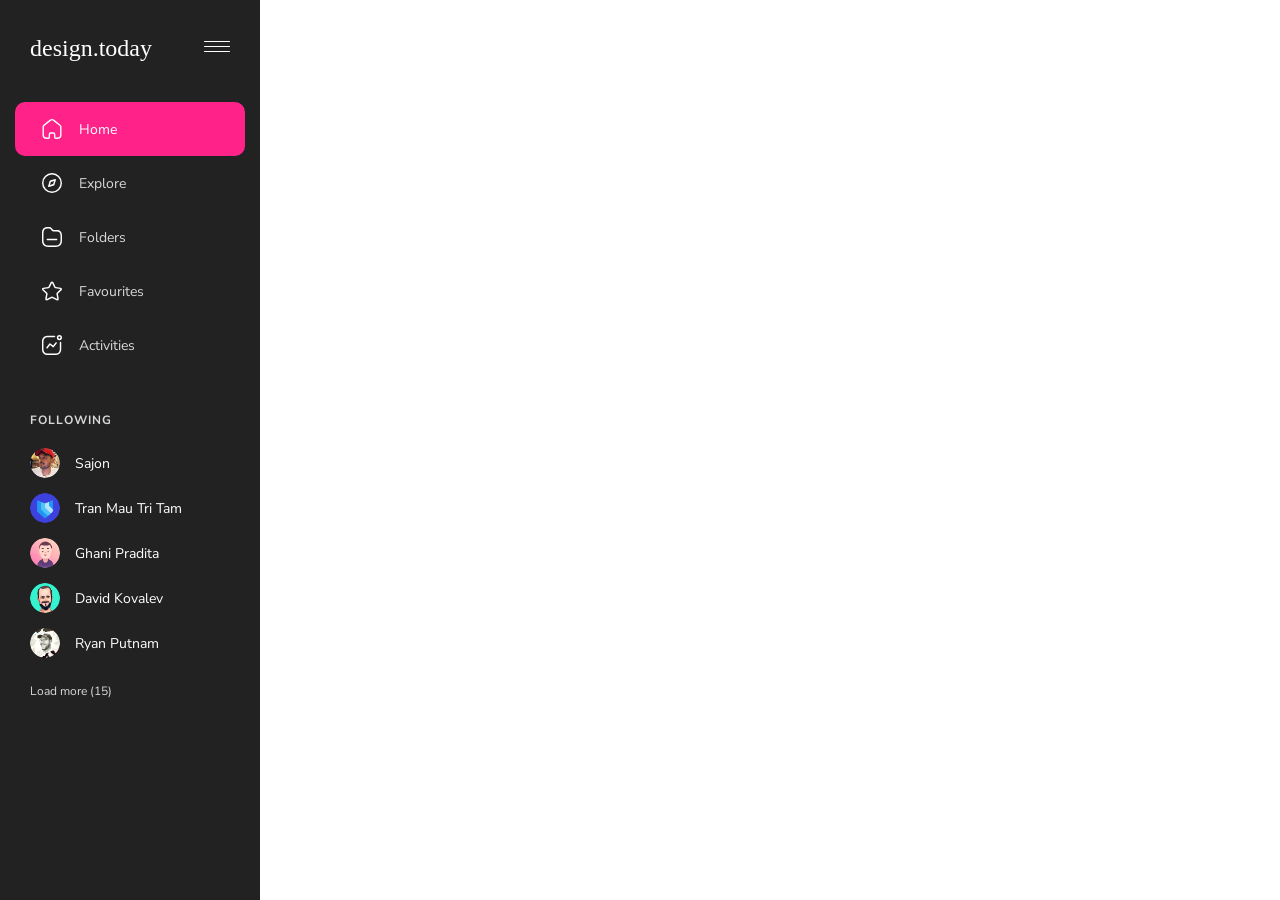
==== index.html @ be55c34a "add styles for aside bar" ====
<!doctype html>
<html lang="en">
  <head>
    <meta charset="UTF-8" />
    <meta name="viewport" content="width=device-width, initial-scale=1.0" />
    <meta
      name="description"
      content="Design.today - Discover top designers and creative inspirations."
    />
    <meta
      name="keywords"
      content="design, portfolio, UI, UX, web design, creative"
    />
    <meta property="og:title" content="Design.today - Creative Portfolio" />
    <meta
      property="og:description"
      content="Explore the best design works and creative projects."
    />
    <meta property="og:image" content="images/Rectangle1.png" />
    <meta property="og:url" content="https://www.design.today" />
    <meta property="og:type" content="website" />
    <title>Midterm</title>
    <link rel="preconnect" href="https://fonts.googleapis.com" />
    <link rel="preconnect" href="https://fonts.gstatic.com" crossorigin />
    <link
      href="https://fonts.googleapis.com/css2?family=Nunito+Sans:ital,opsz,wght@0,6..12,200..1000;1,6..12,200..1000&display=swap"
      rel="stylesheet"
    />
    <link rel="stylesheet" href="style.css" />
  </head>
  <body>
    <aside class="sidebar">
      <div class="sidebar-header">
        <img src="images/design.today.svg" alt="Design Today Logo" />
        <img src="images/menu_icon.svg" alt="Menu" class="menu-icon" />
      </div>
      <nav class="sidebar-nav">
        <a href="index.html" class="nav-item active">
          <img src="images/home_icon.svg" alt="Home" />
          <span>Home</span>
        </a>
        <a href="#" class="nav-item">
          <img src="images/explore_icon.svg" alt="Explore" />
          <span>Explore</span>
        </a>
        <a href="#" class="nav-item">
          <img src="images/folder_icon.svg" alt="Folders" />
          <span>Folders</span>
        </a>
        <a href="#" class="nav-item">
          <img src="images/favourites_icon.svg" alt="Favourites" />
          <span>Favourites</span>
        </a>
        <a href="#" class="nav-item">
          <img src="images/activities_icon.svg" alt="Activities" />
          <span>Activities</span>
        </a>
      </nav>
      <div class="sidebar-following">
        <h4>FOLLOWING</h4>
        <div class="following-list">
          <div class="following-item">
            <img src="images/following1.png" alt="Sajon" />
            <span>Sajon</span>
          </div>
          <div class="following-item">
            <img src="images/following2.png" alt="Tran Mau Tri Tam" />
            <span>Tran Mau Tri Tam</span>
          </div>
          <div class="following-item">
            <img src="images/following3.png" alt="Ghani Pradita" />
            <span>Ghani Pradita</span>
          </div>
          <div class="following-item">
            <img src="images/following4.png" alt="David Kovalev" />
            <span>David Kovalev</span>
          </div>
          <div class="following-item">
            <img src="images/following5.png" alt="Ryan Putnam" />
            <span>Ryan Putnam</span>
          </div>
        </div>
        <button class="load-more-btn">Load more (15)</button>
      </div>
    </aside>
  </body>
</html>
---- style.css ----
:root {
  --white: #ffffff;
  --pink: #ff2288;
  --bg-light: #f8f8f8;
  --dark-1: #111111;
  --dark-2: #222222;
  --gray-1: #f2f2f2;
  --gray-2: #d8d8d8;
  --gray-3: #fafafa;
}

* {
  margin: 0;
  padding: 0;
  box-sizing: border-box;
}

body {
  font-family: "Nunito Sans", sans-serif;
  display: flex;
  background-color: var(--white);
  color: var(--dark-2);
  min-height: 100vh;
}

a {
  text-decoration: none;
  color: inherit;
}

.sidebar {
  width: 260px;
  background-color: var(--dark-2);
  color: var(--white);
  display: flex;
  flex-direction: column;
  padding: 30px 0;
  flex-shrink: 0;
  position: fixed;
  top: 0;
  left: 0;
  height: 100vh;
  overflow-y: auto;
}

.sidebar::-webkit-scrollbar {
  display: none;
}

.sidebar-header {
  display: flex;
  justify-content: space-between;
  align-items: center;
  padding: 0 30px;
  margin-bottom: 40px;
}

.menu-icon {
  cursor: pointer;
}

.sidebar-nav {
  display: flex;
  flex-direction: column;
  margin-bottom: 40px;
}

.nav-item {
  display: flex;
  align-items: center;
  padding: 15px 25px;
  gap: 15px;
  font-size: 14px;
  transition: 0.3s;
  color: var(--gray-2);
  margin: 0 15px;
  border-radius: 10px;
}

.nav-item:hover,
.nav-item.active {
  background-color: var(--pink);
  color: var(--white);
}

.sidebar-following {
  padding: 0 30px;
}

.sidebar-following h4 {
  font-size: 12px;
  color: var(--gray-2);
  margin-bottom: 20px;
  letter-spacing: 1px;
}

.following-item {
  display: flex;
  align-items: center;
  gap: 15px;
  margin-bottom: 15px;
  font-size: 14px;
  cursor: pointer;
}

.following-item img {
  width: 30px;
  height: 30px;
  border-radius: 50%;
}

.load-more-btn {
  background: none;
  border: none;
  color: var(--gray-2);
  font-family: "Nunito Sans", sans-serif;
  cursor: pointer;
  font-size: 12px;
  margin-top: 10px;
  text-align: left;
}
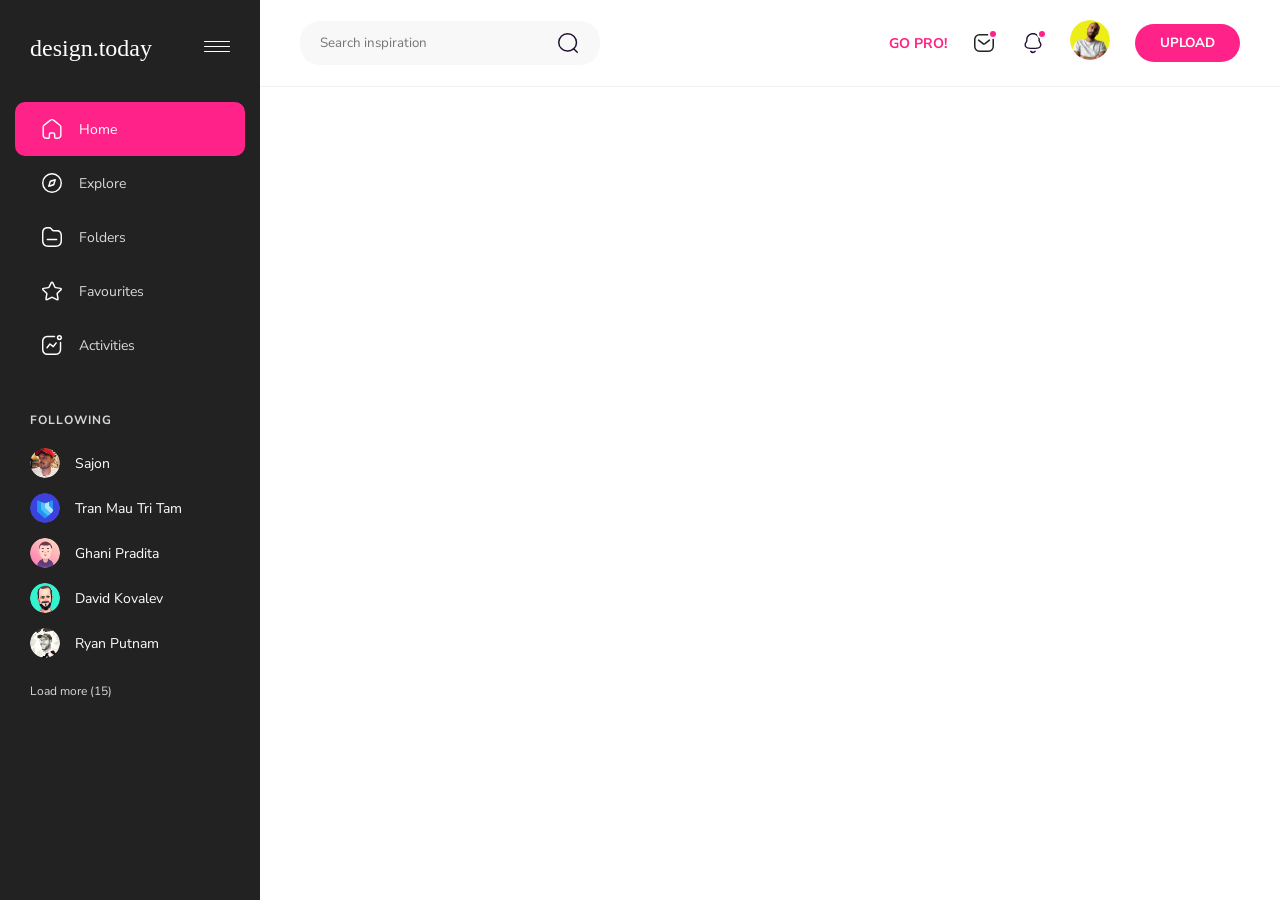
==== commit c669bbe3: "add styles for header and change its structure in the main page" ====
--- a/index.html
+++ b/index.html
@@ -83,5 +83,33 @@
         <button class="load-more-btn">Load more (15)</button>
       </div>
     </aside>
+
+    <main class="main-content">
+      <header class="top-header">
+        <div class="search-bar">
+          <input type="text" placeholder="Search inspiration" />
+          <img src="images/search_icon.svg" alt="Search" />
+        </div>
+        <div class="header-actions">
+          <span class="go-pro">GO PRO!</span>
+          <div class="icon-badge-wrapper">
+            <img src="images/mail_icon.svg" alt="Mail" />
+            <span class="pink-dot"></span>
+          </div>
+          <div class="icon-badge-wrapper">
+            <img src="images/notification_icon.svg" alt="Notifications" />
+            <span class="pink-dot"></span>
+          </div>
+          <a href="profile.html" class="profile-link">
+            <img
+              src="images/profile_photo.png"
+              alt="Profile"
+              class="profile-photo"
+            />
+          </a>
+          <button class="upload-btn">UPLOAD</button>
+        </div>
+      </header>
+    </main>
   </body>
 </html>
--- a/style.css
+++ b/style.css
@@ -119,3 +119,102 @@
   margin-top: 10px;
   text-align: left;
 }
+
+.main-content {
+  flex-grow: 1;
+  display: flex;
+  flex-direction: column;
+  overflow-x: hidden;
+  margin-left: 260px;
+}
+
+.top-header {
+  display: flex;
+  justify-content: space-between;
+  align-items: center;
+  padding: 20px 40px;
+  border-bottom: 1px solid var(--gray-1);
+}
+
+.search-bar {
+  display: flex;
+  align-items: center;
+  background-color: var(--bg-light);
+  border-radius: 20px;
+  padding: 10px 20px;
+  width: 300px;
+}
+
+.search-bar input {
+  border: none;
+  background: none;
+  outline: none;
+  font-family: "Nunito Sans", sans-serif;
+  flex-grow: 1;
+}
+
+.header-actions {
+  display: flex;
+  align-items: center;
+  gap: 25px;
+}
+
+.go-pro {
+  color: var(--pink);
+  font-weight: 700;
+  font-size: 14px;
+  cursor: pointer;
+}
+
+.profile-photo {
+  width: 40px;
+  height: 40px;
+  border-radius: 50%;
+  cursor: pointer;
+}
+
+.upload-btn {
+  background-color: var(--pink);
+  color: var(--white);
+  border: none;
+  padding: 10px 25px;
+  border-radius: 20px;
+  font-family: "Nunito Sans", sans-serif;
+  font-weight: 700;
+  cursor: pointer;
+}
+
+.icon-badge-wrapper {
+  position: relative;
+  display: flex;
+  align-items: center;
+  justify-content: center;
+  cursor: pointer;
+}
+
+.pink-dot {
+  position: absolute;
+  top: -2px;
+  right: -2px;
+  width: 10px;
+  height: 10px;
+  background-color: var(--pink);
+  border-radius: 50%;
+  border: 2px solid var(--white);
+}
+
+.vector-profile {
+  width: 42px;
+  height: 42px;
+  border-radius: 50%;
+  border: 2px solid var(--gray-2);
+  display: flex;
+  align-items: center;
+  justify-content: center;
+  cursor: pointer;
+}
+
+.vector-profile img {
+  width: 18px;
+  height: 18px;
+}
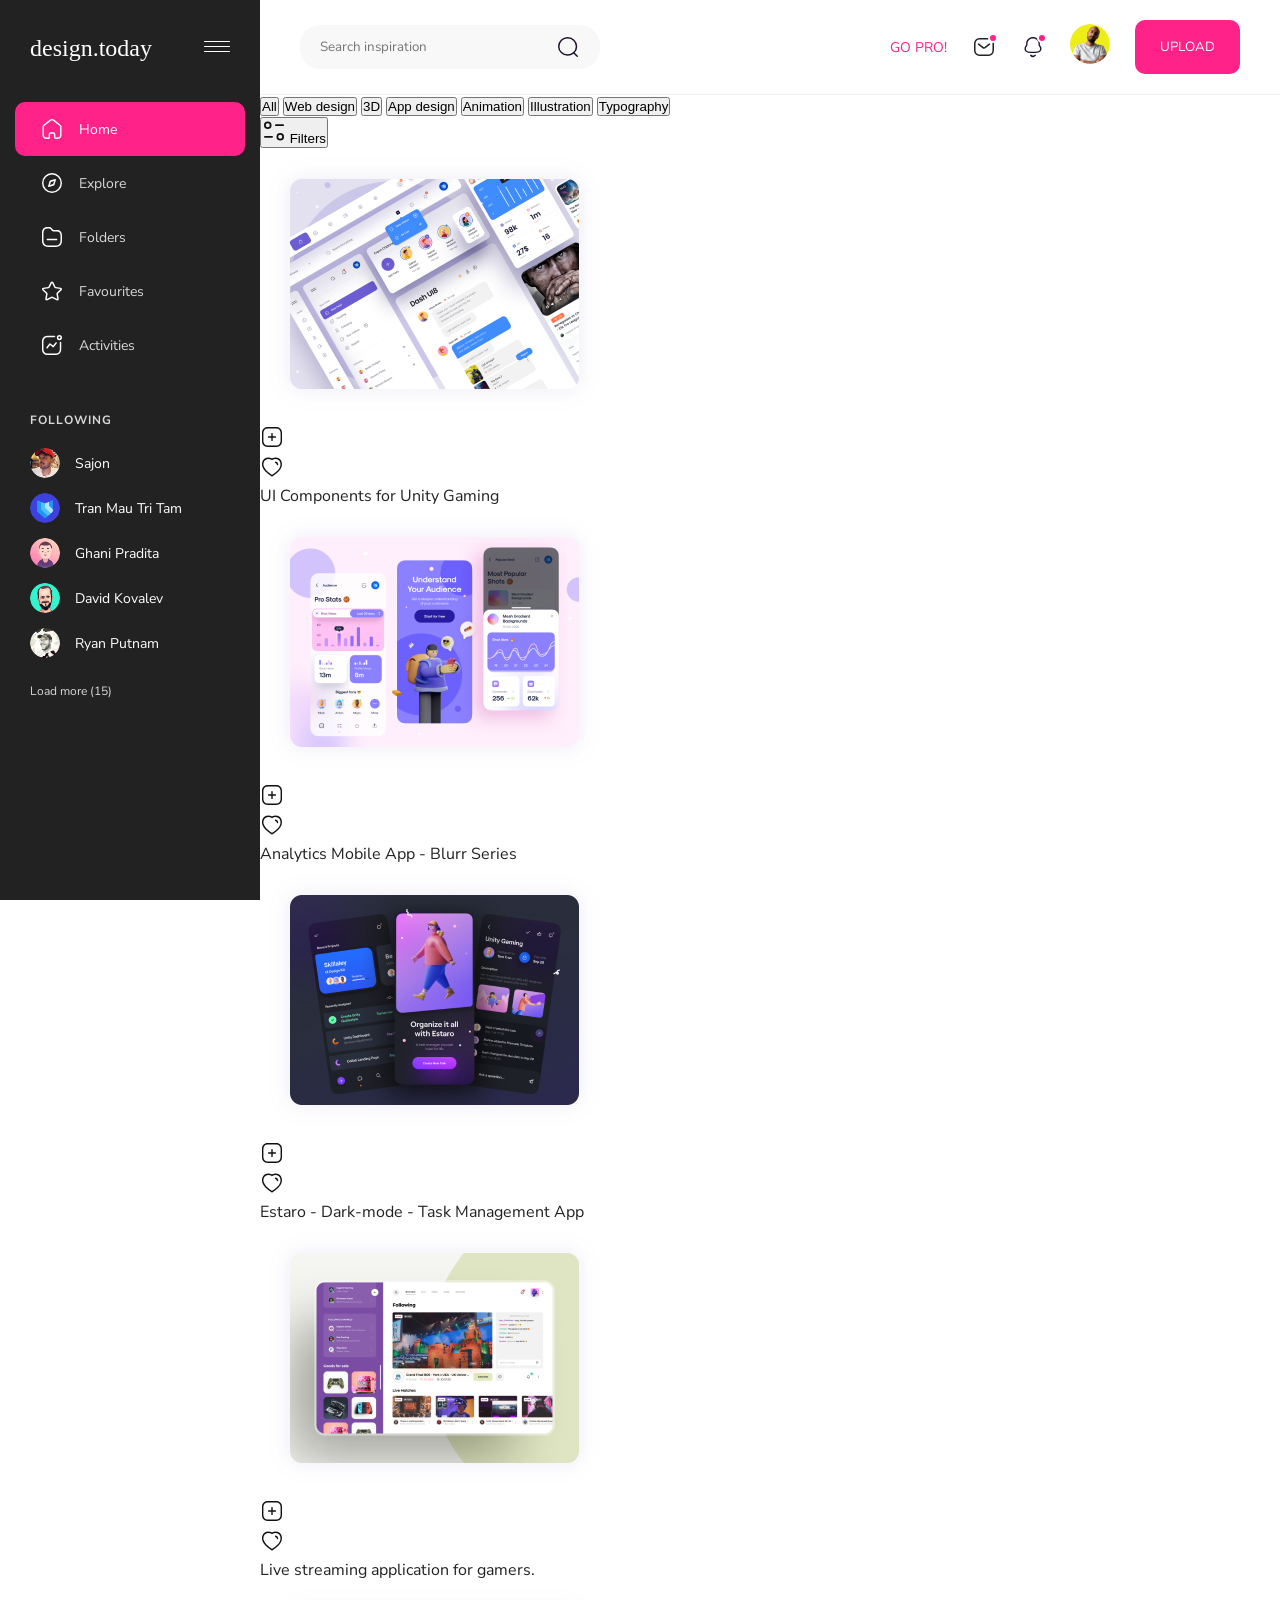
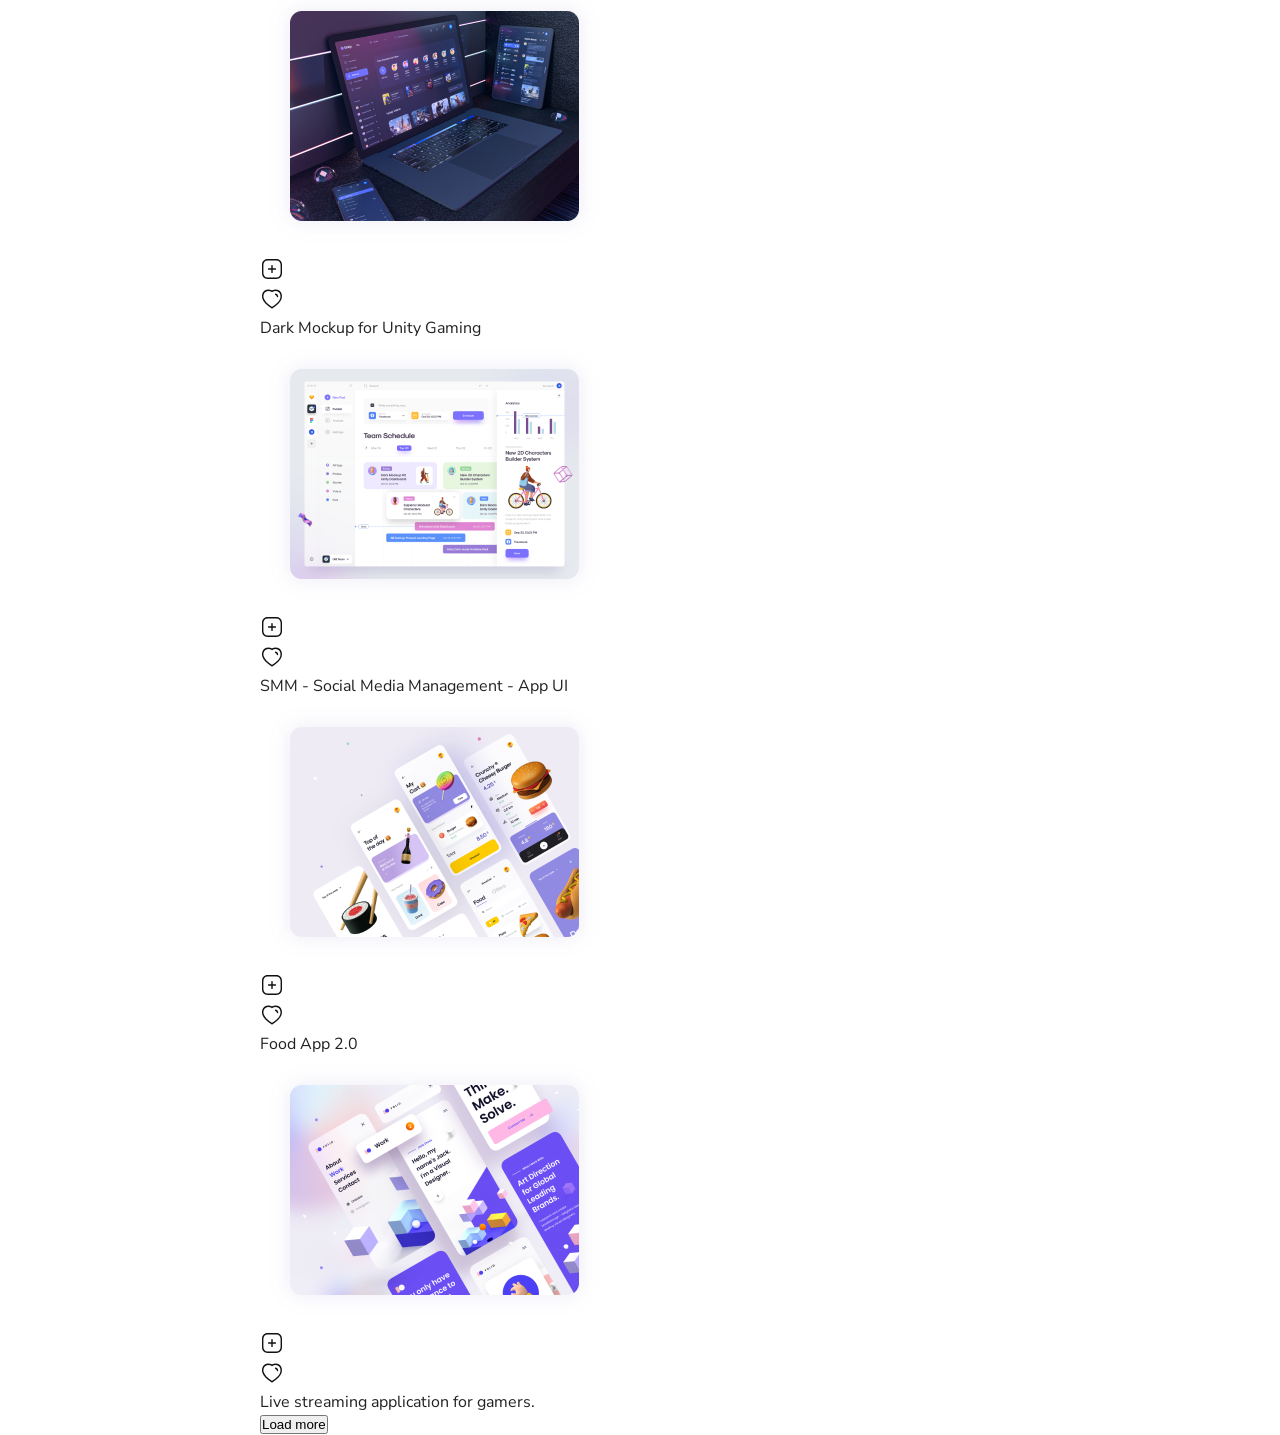
==== commit 6fa4cc7b: "add gallary section" ====
--- a/index.html
+++ b/index.html
@@ -110,6 +110,166 @@
           <button class="upload-btn">UPLOAD</button>
         </div>
       </header>
+
+      <section class="gallery-section">
+        <div class="filters-container">
+          <div class="category-tabs">
+            <button class="tab active-tab">All</button>
+            <button class="tab">Web design</button>
+            <button class="tab">3D</button>
+            <button class="tab">App design</button>
+            <button class="tab">Animation</button>
+            <button class="tab">Illustration</button>
+            <button class="tab">Typography</button>
+          </div>
+          <button class="filter-btn">
+            <img src="images/filter_icon.svg" alt="Filter" /> Filters
+          </button>
+        </div>
+
+        <div class="grid-container">
+          <div class="card">
+            <div class="card-image-wrapper">
+              <img
+                src="images/Rectangle1.png"
+                alt="UI Components"
+                class="card-img"
+              />
+              <div class="card-hover-actions">
+                <div class="hover-icon">
+                  <img src="images/adding_icon.svg" alt="Add" />
+                </div>
+                <div class="hover-icon">
+                  <img src="images/heart_icon.svg" alt="Like" />
+                </div>
+              </div>
+            </div>
+            <p class="card-title">UI Components for Unity Gaming</p>
+          </div>
+          <div class="card">
+            <div class="card-image-wrapper">
+              <img
+                src="images/Rectangle2.png"
+                alt="Analytics App"
+                class="card-img"
+              />
+              <div class="card-hover-actions">
+                <div class="hover-icon">
+                  <img src="images/adding_icon.svg" alt="Add" />
+                </div>
+                <div class="hover-icon">
+                  <img src="images/heart_icon.svg" alt="Like" />
+                </div>
+              </div>
+            </div>
+            <p class="card-title">Analytics Mobile App - Blurr Series</p>
+          </div>
+          <div class="card">
+            <div class="card-image-wrapper">
+              <img src="images/Rectangle3.png" alt="Estaro" class="card-img" />
+              <div class="card-hover-actions">
+                <div class="hover-icon">
+                  <img src="images/adding_icon.svg" alt="Add" />
+                </div>
+                <div class="hover-icon">
+                  <img src="images/heart_icon.svg" alt="Like" />
+                </div>
+              </div>
+            </div>
+            <p class="card-title">Estaro - Dark-mode - Task Management App</p>
+          </div>
+          <div class="card">
+            <div class="card-image-wrapper">
+              <img
+                src="images/Rectangle4.png"
+                alt="Live Streaming"
+                class="card-img"
+              />
+              <div class="card-hover-actions">
+                <div class="hover-icon">
+                  <img src="images/adding_icon.svg" alt="Add" />
+                </div>
+                <div class="hover-icon">
+                  <img src="images/heart_icon.svg" alt="Like" />
+                </div>
+              </div>
+            </div>
+            <p class="card-title">Live streaming application for gamers.</p>
+          </div>
+          <div class="card">
+            <div class="card-image-wrapper">
+              <img
+                src="images/Rectangle5.png"
+                alt="Dark Mockup"
+                class="card-img"
+              />
+              <div class="card-hover-actions">
+                <div class="hover-icon">
+                  <img src="images/adding_icon.svg" alt="Add" />
+                </div>
+                <div class="hover-icon">
+                  <img src="images/heart_icon.svg" alt="Like" />
+                </div>
+              </div>
+            </div>
+            <p class="card-title">Dark Mockup for Unity Gaming</p>
+          </div>
+          <div class="card">
+            <div class="card-image-wrapper">
+              <img src="images/Rectangle6.png" alt="SMM" class="card-img" />
+              <div class="card-hover-actions">
+                <div class="hover-icon">
+                  <img src="images/adding_icon.svg" alt="Add" />
+                </div>
+                <div class="hover-icon">
+                  <img src="images/heart_icon.svg" alt="Like" />
+                </div>
+              </div>
+            </div>
+            <p class="card-title">SMM - Social Media Management - App UI</p>
+          </div>
+          <div class="card">
+            <div class="card-image-wrapper">
+              <img
+                src="images/Rectangle7.png"
+                alt="Food App"
+                class="card-img"
+              />
+              <div class="card-hover-actions">
+                <div class="hover-icon">
+                  <img src="images/adding_icon.svg" alt="Add" />
+                </div>
+                <div class="hover-icon">
+                  <img src="images/heart_icon.svg" alt="Like" />
+                </div>
+              </div>
+            </div>
+            <p class="card-title">Food App 2.0</p>
+          </div>
+          <div class="card">
+            <div class="card-image-wrapper">
+              <img
+                src="images/Rectangle8.png"
+                alt="Live Streaming"
+                class="card-img"
+              />
+              <div class="card-hover-actions">
+                <div class="hover-icon">
+                  <img src="images/adding_icon.svg" alt="Add" />
+                </div>
+                <div class="hover-icon">
+                  <img src="images/heart_icon.svg" alt="Like" />
+                </div>
+              </div>
+            </div>
+            <p class="card-title">Live streaming application for gamers.</p>
+          </div>
+        </div>
+
+        <div class="load-more-center">
+          <button class="main-load-btn">Load more</button>
+        </div>
+      </section>
     </main>
   </body>
 </html>
--- a/style.css
+++ b/style.css
@@ -161,7 +161,7 @@
 
 .go-pro {
   color: var(--pink);
-  font-weight: 700;
+  font-weight: 400;
   font-size: 14px;
   cursor: pointer;
 }
@@ -177,10 +177,10 @@
   background-color: var(--pink);
   color: var(--white);
   border: none;
-  padding: 10px 25px;
-  border-radius: 20px;
-  font-family: "Nunito Sans", sans-serif;
-  font-weight: 700;
+  padding: 18px 25px;
+  border-radius: 10px;
+  font-family: "Nunito Sans", sans-serif;
+  font-weight: 400;
   cursor: pointer;
 }
 
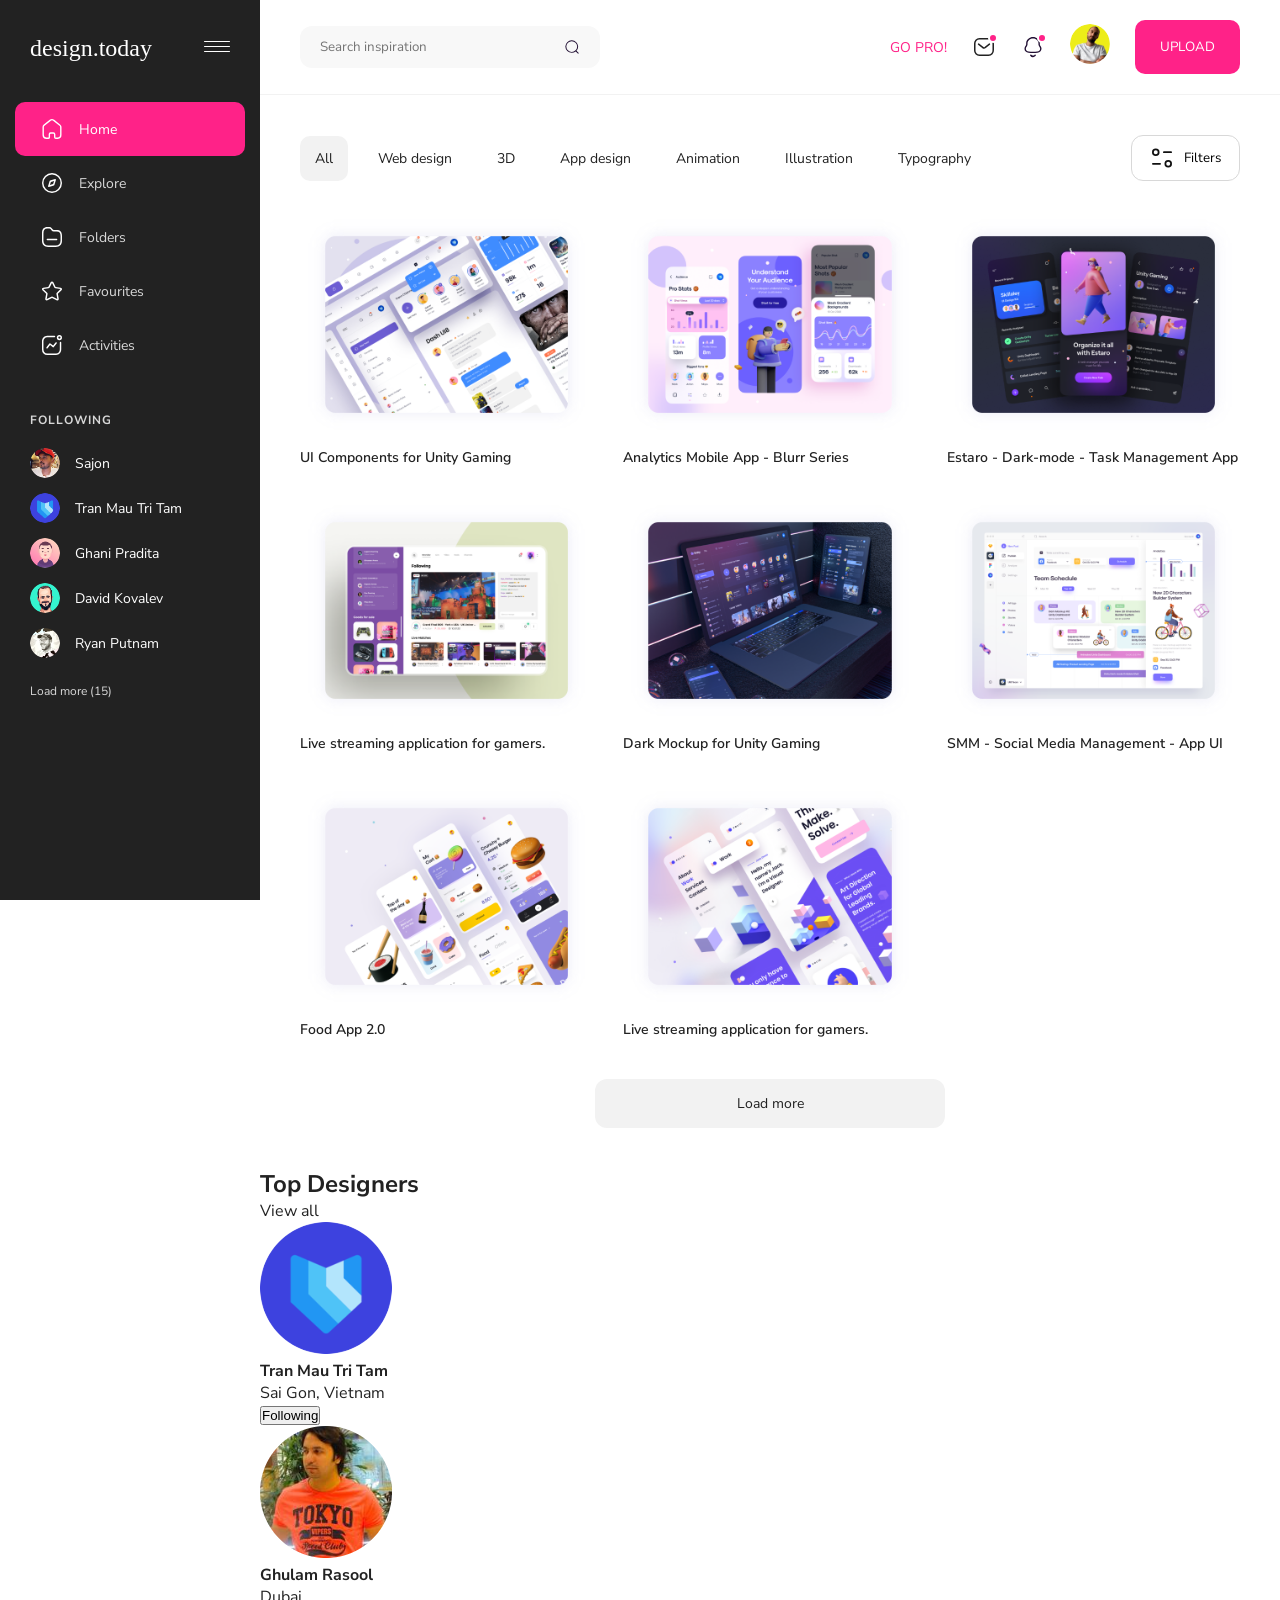
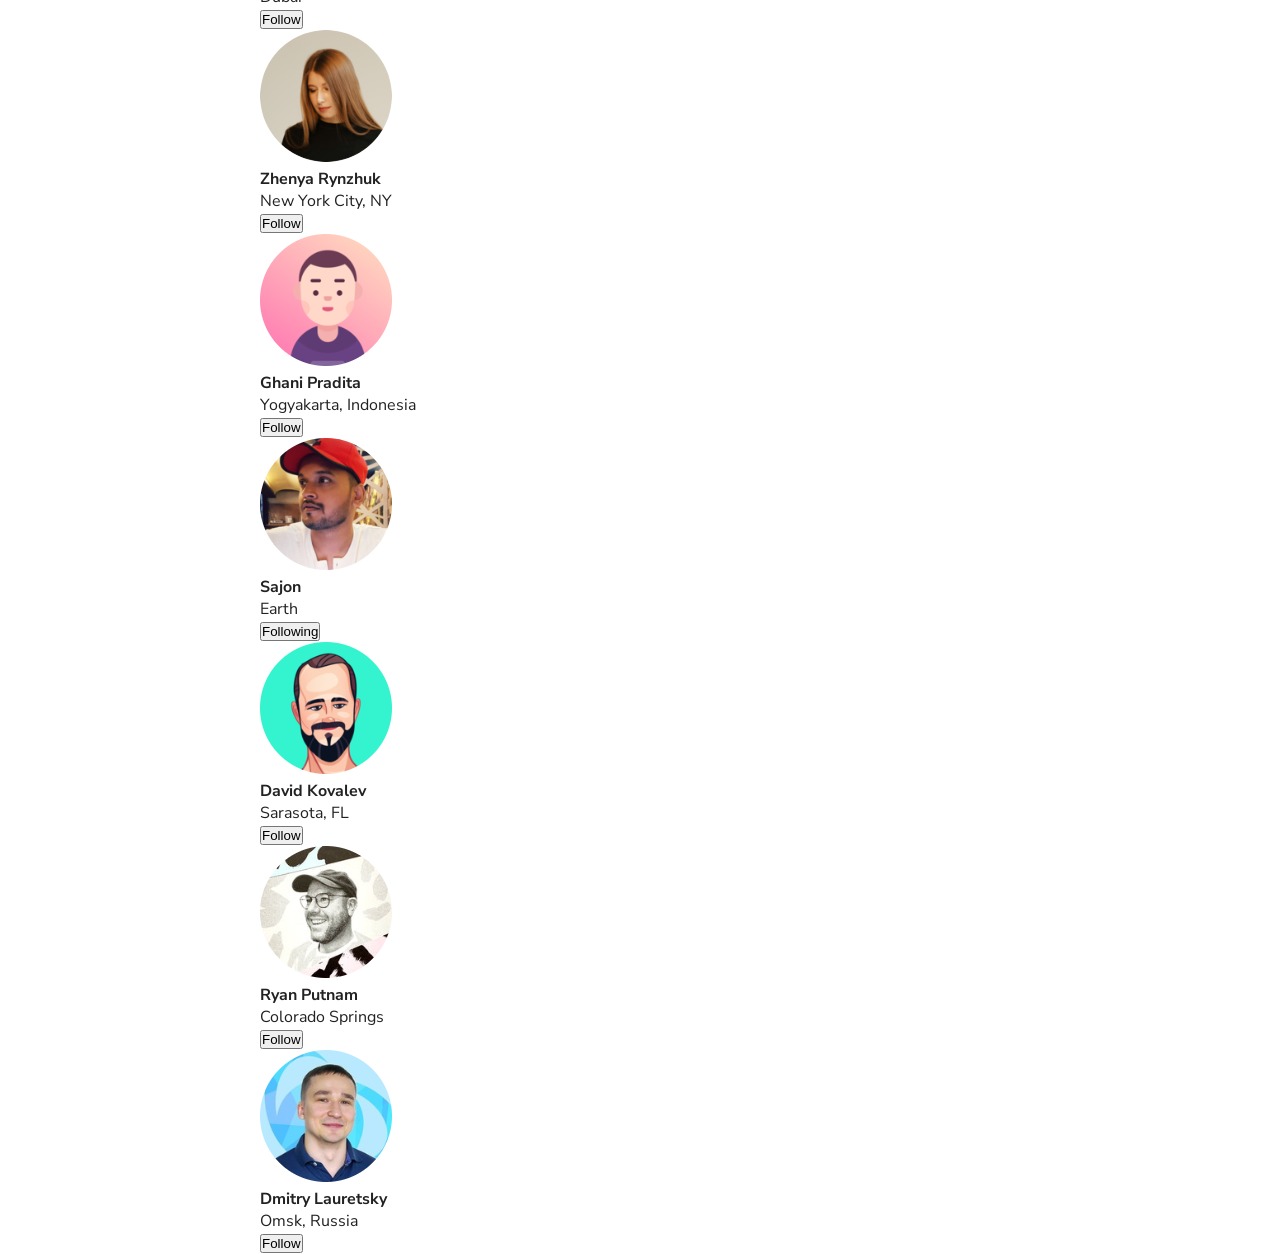
==== commit 6a112824: "add section of top designers" ====
--- a/index.html
+++ b/index.html
@@ -270,6 +270,63 @@
           <button class="main-load-btn">Load more</button>
         </div>
       </section>
+
+      <section class="top-designers-section">
+        <div class="top-designers-header">
+          <h2>Top Designers</h2>
+          <a href="#">View all</a>
+        </div>
+        <div class="designers-list">
+          <div class="designer-card">
+            <img src="images/top_designer1.png" alt="Tran" />
+            <h4>Tran Mau Tri Tam</h4>
+            <p>Sai Gon, Vietnam</p>
+            <button class="follow-btn following-state">Following</button>
+          </div>
+          <div class="designer-card">
+            <img src="images/top_designer2.png" alt="Ghulam" />
+            <h4>Ghulam Rasool</h4>
+            <p>Dubai</p>
+            <button class="follow-btn">Follow</button>
+          </div>
+          <div class="designer-card">
+            <img src="images/top_designer3.png" alt="Zhenya" />
+            <h4>Zhenya Rynzhuk</h4>
+            <p>New York City, NY</p>
+            <button class="follow-btn">Follow</button>
+          </div>
+          <div class="designer-card">
+            <img src="images/top_designer4.png" alt="Ghani" />
+            <h4>Ghani Pradita</h4>
+            <p>Yogyakarta, Indonesia</p>
+            <button class="follow-btn">Follow</button>
+          </div>
+          <div class="designer-card">
+            <img src="images/top_designer5.png" alt="Sajon" />
+            <h4>Sajon</h4>
+            <p>Earth</p>
+            <button class="follow-btn following-state">Following</button>
+          </div>
+          <div class="designer-card">
+            <img src="images/top_designer6.png" alt="David" />
+            <h4>David Kovalev</h4>
+            <p>Sarasota, FL</p>
+            <button class="follow-btn">Follow</button>
+          </div>
+          <div class="designer-card">
+            <img src="images/top_designer7.png" alt="Ryan" />
+            <h4>Ryan Putnam</h4>
+            <p>Colorado Springs</p>
+            <button class="follow-btn">Follow</button>
+          </div>
+          <div class="designer-card">
+            <img src="images/top_designer8.png" alt="Dmitry" />
+            <h4>Dmitry Lauretsky</h4>
+            <p>Omsk, Russia</p>
+            <button class="follow-btn">Follow</button>
+          </div>
+        </div>
+      </section>
     </main>
   </body>
 </html>
--- a/style.css
+++ b/style.css
@@ -140,9 +140,13 @@
   display: flex;
   align-items: center;
   background-color: var(--bg-light);
-  border-radius: 20px;
-  padding: 10px 20px;
+  border-radius: 12px;
+  padding: 12px 20px;
   width: 300px;
+  img {
+    width: 16px;
+    height: 16px;
+  }
 }
 
 .search-bar input {
@@ -218,3 +222,128 @@
   width: 18px;
   height: 18px;
 }
+
+.gallery-section {
+  padding: 40px;
+}
+
+.filters-container {
+  display: flex;
+  justify-content: space-between;
+  align-items: center;
+  margin-bottom: 30px;
+}
+
+.category-tabs {
+  display: flex;
+  gap: 15px;
+}
+
+.tab {
+  background: none;
+  border: none;
+  font-family: "Nunito Sans", sans-serif;
+  font-size: 14px;
+  color: var(--dark-2);
+  cursor: pointer;
+  padding: 13px 15px;
+  border-radius: 10px;
+  transition: 0.3s;
+}
+
+.tab.active-tab,
+.tab:hover {
+  background-color: var(--gray-1);
+}
+
+.filter-btn {
+  display: flex;
+  align-items: center;
+  gap: 10px;
+  background: none;
+  border: 1px solid var(--gray-2);
+  padding: 10px 18px;
+  border-radius: 12px;
+  cursor: pointer;
+  font-family: "Nunito Sans", sans-serif;
+}
+
+.grid-container {
+  display: grid;
+  grid-template-columns: repeat(auto-fill, minmax(280px, 1fr));
+  gap: 30px;
+}
+
+.card {
+  cursor: pointer;
+}
+
+.card-image-wrapper {
+  position: relative;
+  border-radius: 15px;
+  overflow: hidden;
+  margin-bottom: 10px;
+}
+
+.card-img {
+  width: 100%;
+  display: block;
+  border-radius: 15px;
+  transition: transform 0.3s ease;
+}
+
+.card-hover-actions {
+  position: absolute;
+  top: 15px;
+  left: 15px;
+  display: flex;
+  flex-direction: column;
+  gap: 10px;
+  opacity: 0;
+  transition: opacity 0.3s ease;
+}
+
+.hover-icon {
+  background-color: rgba(255, 255, 255, 0.9);
+  width: 36px;
+  height: 36px;
+  border-radius: 12px;
+  display: flex;
+  align-items: center;
+  justify-content: center;
+  box-shadow: 0 2px 10px rgba(0, 0, 0, 0.05);
+}
+
+.card-image-wrapper:hover .card-hover-actions {
+  opacity: 1;
+}
+
+.card-title {
+  font-size: 14px;
+  font-weight: 600;
+}
+
+.load-more-center {
+  display: flex;
+  justify-content: center;
+  margin-top: 40px;
+}
+
+.main-load-btn {
+  background-color: var(--gray-1);
+  color: var(--dark-2);
+  border: none;
+  padding: 15px 0;
+  width: 100%;
+  max-width: 350px;
+  border-radius: 12px;
+  font-family: "Nunito Sans", sans-serif;
+  font-weight: 400;
+  font-size: 14px;
+  cursor: pointer;
+  transition: 0.3s;
+}
+
+.main-load-btn:hover {
+  background-color: var(--gray-2);
+}
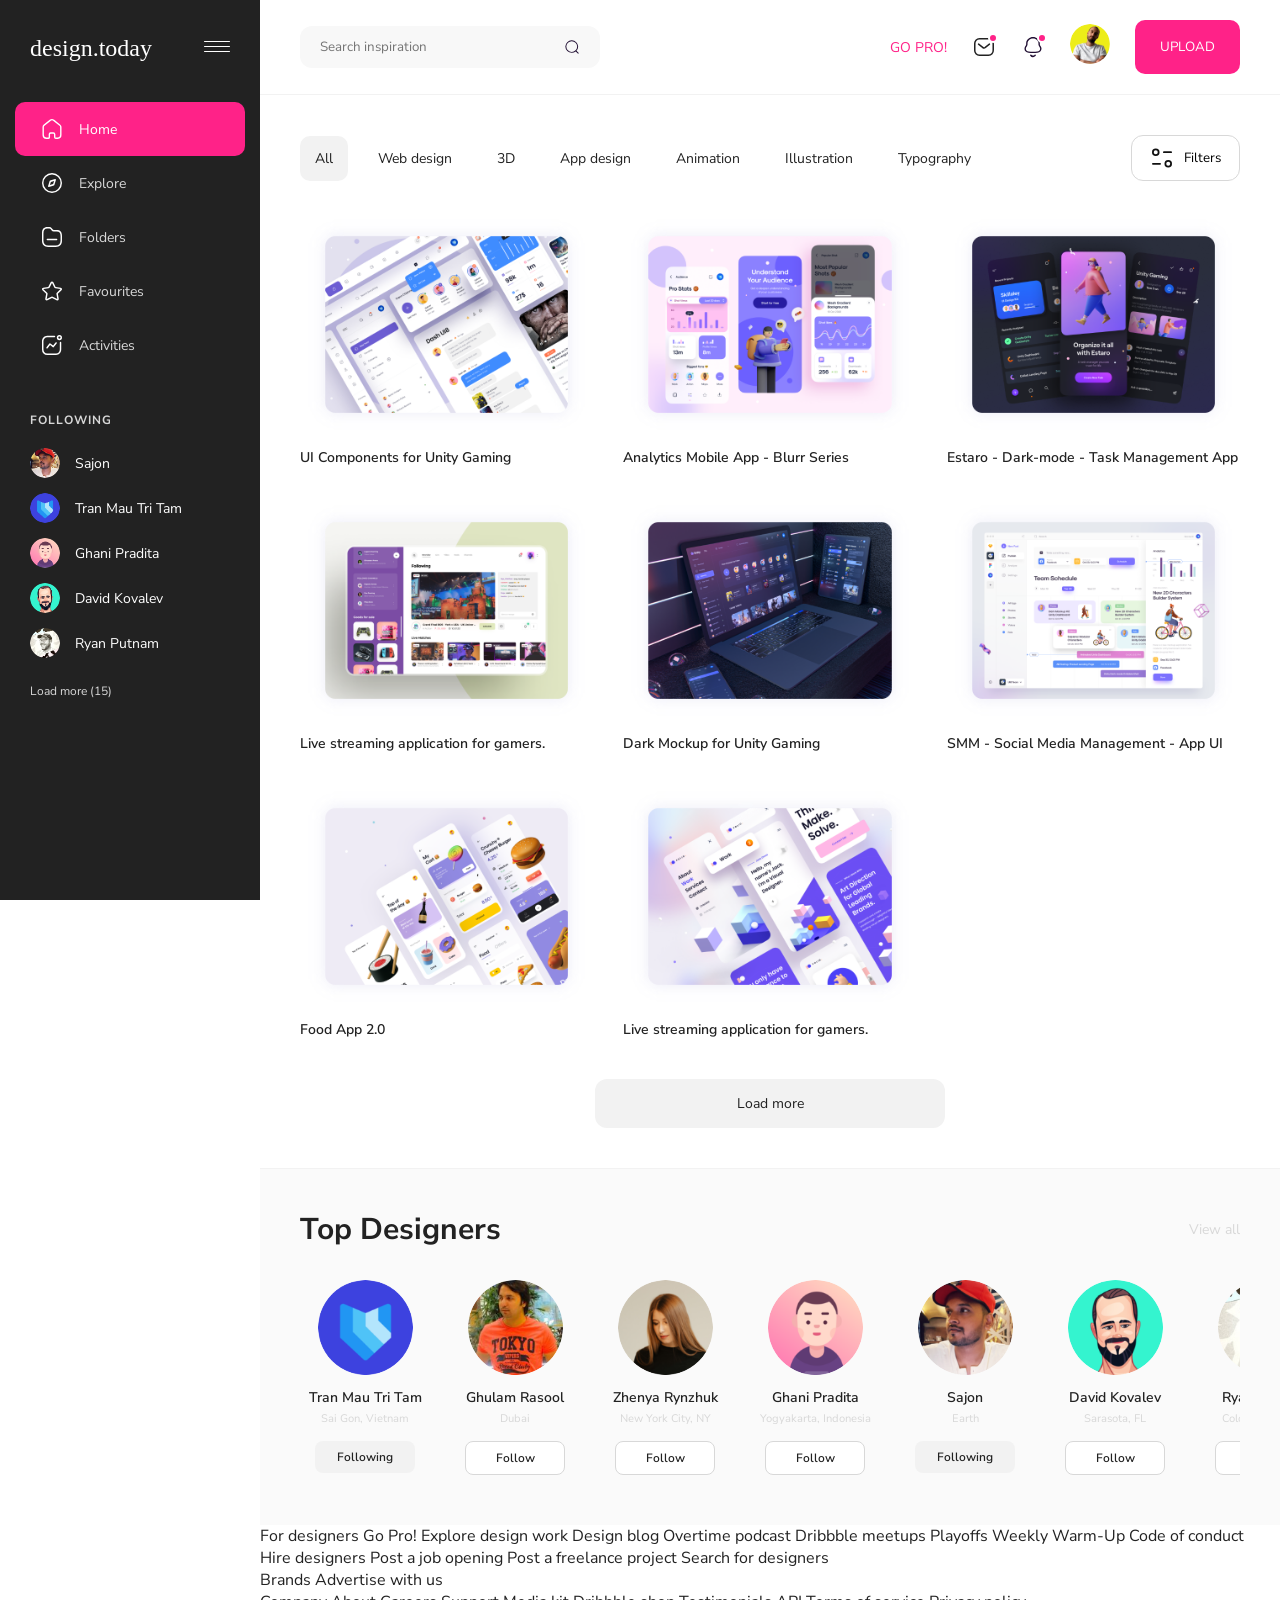
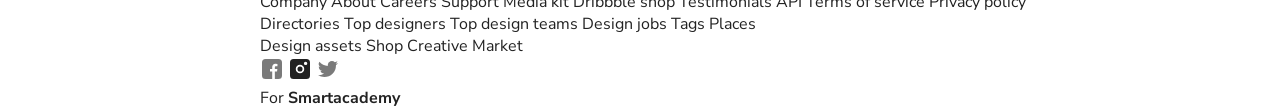
==== commit d591305e: "add footer" ====
--- a/index.html
+++ b/index.html
@@ -327,6 +327,62 @@
           </div>
         </div>
       </section>
+
+      <footer class="footer">
+        <div class="footer-links">
+          <div class="footer-col">
+            <a href="#">For designers</a>
+            <a href="#">Go Pro!</a>
+            <a href="#">Explore design work</a>
+            <a href="#">Design blog</a>
+            <a href="#">Overtime podcast</a>
+            <a href="#">Dribbble meetups</a>
+            <a href="#">Playoffs</a>
+            <a href="#">Weekly Warm-Up</a>
+            <a href="#">Code of conduct</a>
+          </div>
+          <div class="footer-col">
+            <a href="#">Hire designers</a>
+            <a href="#">Post a job opening</a>
+            <a href="#">Post a freelance project</a>
+            <a href="#">Search for designers</a>
+            <br />
+            <a href="#">Brands</a>
+            <a href="#">Advertise with us</a>
+          </div>
+          <div class="footer-col">
+            <a href="#">Company</a>
+            <a href="#">About</a>
+            <a href="#">Careers</a>
+            <a href="#">Support</a>
+            <a href="#">Media kit</a>
+            <a href="#">Dribbble shop</a>
+            <a href="#">Testimonials</a>
+            <a href="#">API</a>
+            <a href="#">Terms of service</a>
+            <a href="#">Privacy policy</a>
+          </div>
+          <div class="footer-col">
+            <a href="#">Directories</a>
+            <a href="#">Top designers</a>
+            <a href="#">Top design teams</a>
+            <a href="#">Design jobs</a>
+            <a href="#">Tags</a>
+            <a href="#">Places</a>
+            <br />
+            <a href="#">Design assets</a>
+            <a href="#">Shop Creative Market</a>
+          </div>
+        </div>
+        <div class="footer-bottom">
+          <div class="social-icons">
+            <img src="images/facebook_icon.svg" alt="Facebook" />
+            <img src="images/instagram_icon.svg" alt="Instagram" />
+            <img src="images/twitter_icon.svg" alt="Twitter" />
+          </div>
+          <div class="footer-logo">For <strong>Smartacademy</strong></div>
+        </div>
+      </footer>
     </main>
   </body>
 </html>
--- a/style.css
+++ b/style.css
@@ -347,3 +347,107 @@
 .main-load-btn:hover {
   background-color: var(--gray-2);
 }
+
+.top-designers-section {
+  padding: 40px;
+  border-top: 1px solid var(--gray-1);
+  background-color: var(--gray-3);
+}
+
+.top-designers-header {
+  display: flex;
+  justify-content: space-between;
+  align-items: center;
+  margin-bottom: 30px;
+}
+
+.top-designers-header h2 {
+  font-size: 30px;
+  font-weight: 700;
+  color: var(--dark-2);
+}
+
+.top-designers-header a {
+  color: var(--gray-2);
+  font-size: 14px;
+  font-weight: 400;
+  transition: 0.3s;
+}
+
+.top-designers-header a:hover {
+  color: var(--dark-2);
+}
+
+.designers-list {
+  display: flex;
+  justify-content: space-between;
+  gap: 20px;
+  overflow-x: auto;
+  padding-bottom: 10px;
+}
+
+.designers-list::-webkit-scrollbar {
+  display: none;
+}
+
+.designer-card {
+  background: none;
+  padding: 0;
+  text-align: center;
+  min-width: 130px;
+  flex: 1;
+  display: flex;
+  flex-direction: column;
+  align-items: center;
+}
+
+.designer-card img {
+  width: 95px;
+  height: 95px;
+  border-radius: 50%;
+  object-fit: cover;
+  margin-bottom: 14px;
+}
+
+.designer-card h4 {
+  font-size: 14px;
+  font-weight: 600;
+  margin-bottom: 4px;
+  line-height: 1.3;
+  color: var(--dark-2);
+}
+
+.designer-card p {
+  font-size: 11px;
+  color: var(--gray-2);
+  margin-bottom: 15px;
+}
+
+.follow-btn {
+  background-color: var(--white);
+  border: 1px solid var(--gray-2);
+  padding: 8px 0;
+  width: 100%;
+  max-width: 100px;
+  border-radius: 8px;
+  font-family: "Nunito Sans", sans-serif;
+  font-size: 12px;
+  font-weight: 600;
+  color: var(--dark-2);
+  cursor: pointer;
+  transition: 0.3s;
+}
+
+.follow-btn:hover {
+  border-color: var(--dark-2);
+}
+
+.following-state {
+  background-color: var(--gray-1);
+  border: none;
+  color: var(--dark-2);
+}
+
+.following-state:hover {
+  background-color: var(--gray-2);
+}
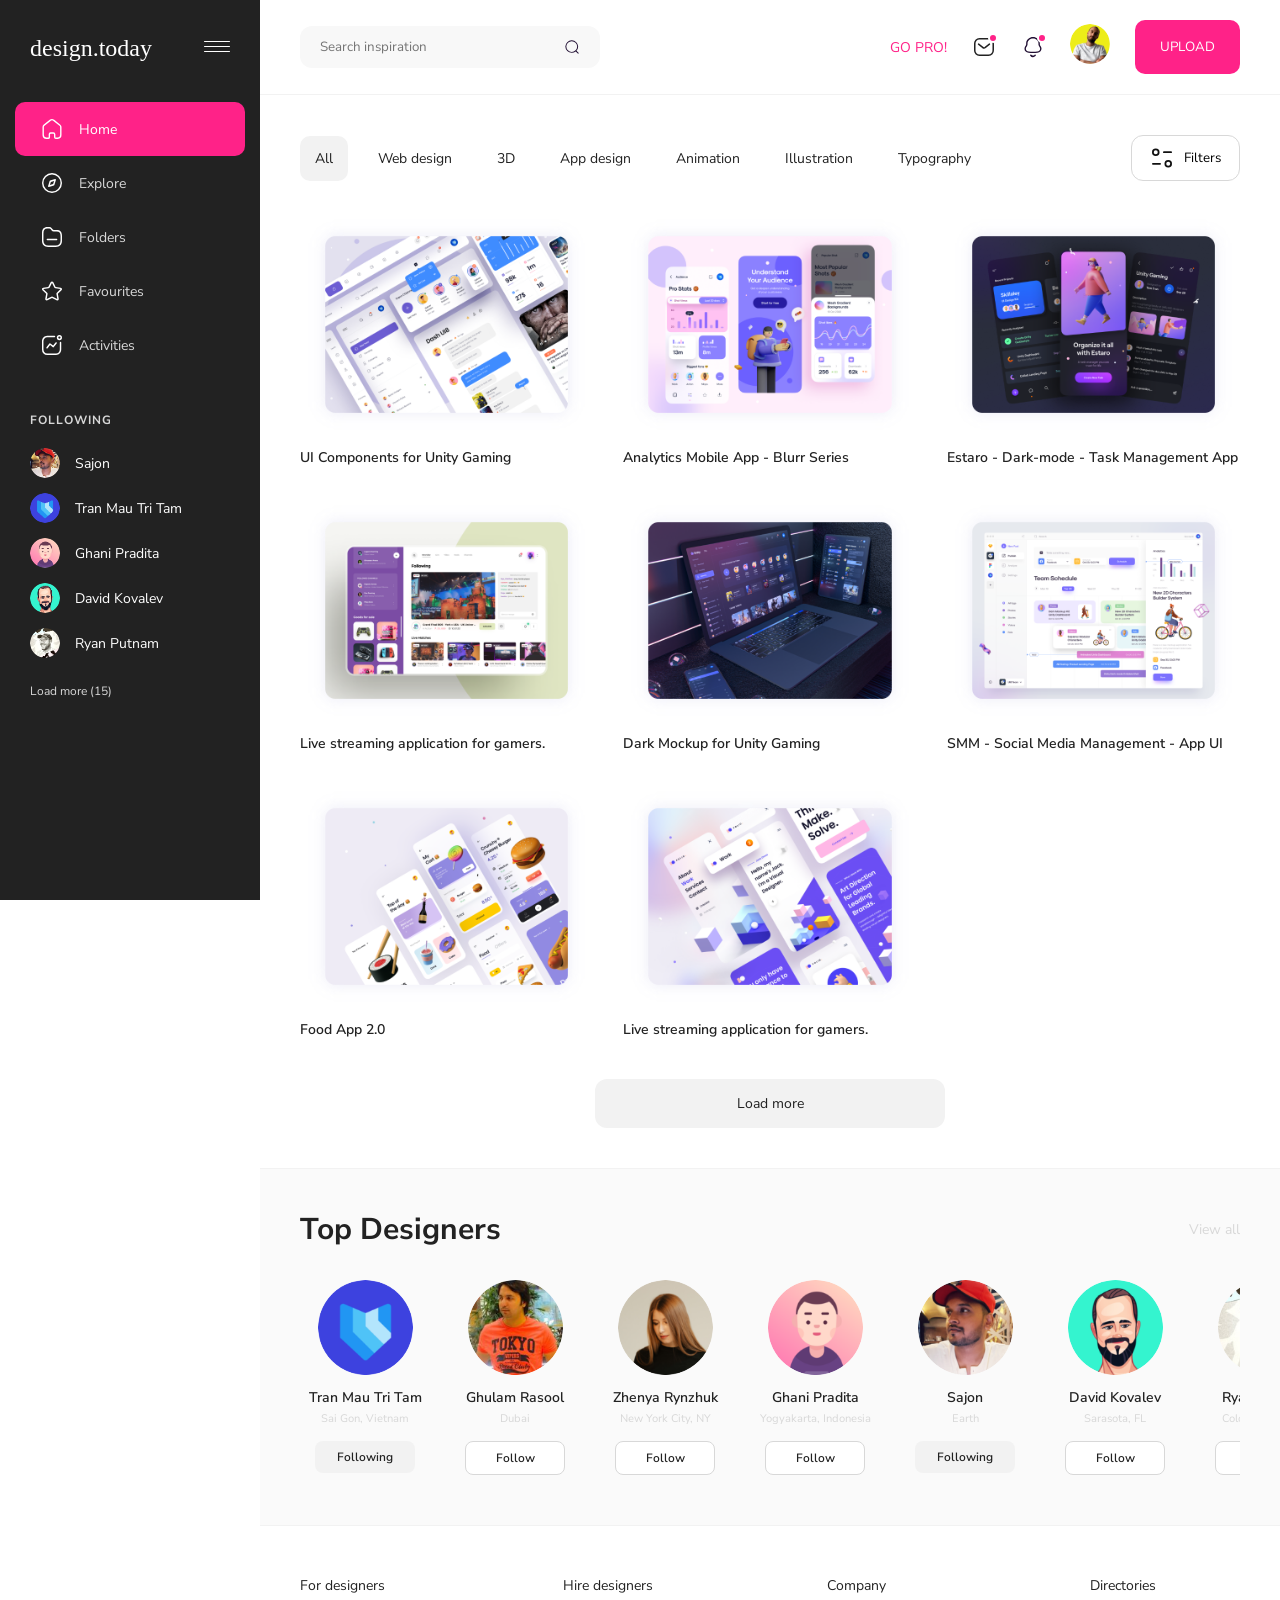
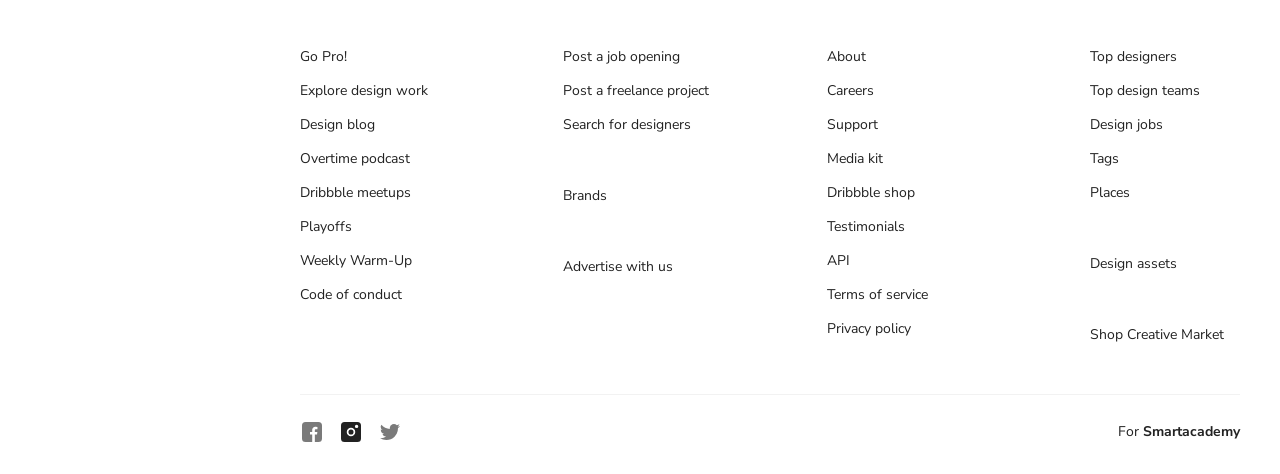
==== commit 0ba4e95e: "add styles for footer" ====
--- a/index.html
+++ b/index.html
@@ -332,6 +332,7 @@
         <div class="footer-links">
           <div class="footer-col">
             <a href="#">For designers</a>
+            <br />
             <a href="#">Go Pro!</a>
             <a href="#">Explore design work</a>
             <a href="#">Design blog</a>
@@ -343,15 +344,18 @@
           </div>
           <div class="footer-col">
             <a href="#">Hire designers</a>
+            <br />
             <a href="#">Post a job opening</a>
             <a href="#">Post a freelance project</a>
             <a href="#">Search for designers</a>
             <br />
             <a href="#">Brands</a>
+            <br />
             <a href="#">Advertise with us</a>
           </div>
           <div class="footer-col">
             <a href="#">Company</a>
+            <br />
             <a href="#">About</a>
             <a href="#">Careers</a>
             <a href="#">Support</a>
@@ -364,6 +368,7 @@
           </div>
           <div class="footer-col">
             <a href="#">Directories</a>
+            <br />
             <a href="#">Top designers</a>
             <a href="#">Top design teams</a>
             <a href="#">Design jobs</a>
@@ -371,6 +376,7 @@
             <a href="#">Places</a>
             <br />
             <a href="#">Design assets</a>
+            <br />
             <a href="#">Shop Creative Market</a>
           </div>
         </div>
--- a/style.css
+++ b/style.css
@@ -451,3 +451,48 @@
 .following-state:hover {
   background-color: var(--gray-2);
 }
+
+.footer {
+  padding: 50px 40px 30px 40px;
+  border-top: 1px solid var(--gray-1);
+}
+
+.footer-links {
+  display: flex;
+  justify-content: space-between;
+  flex-wrap: wrap;
+  margin-bottom: 50px;
+}
+
+.footer-col {
+  display: flex;
+  flex-direction: column;
+  gap: 15px;
+  min-width: 150px;
+}
+
+.footer-col a {
+  font-size: 14px;
+  color: var(--dark-2);
+}
+
+.footer-col a:hover {
+  color: var(--pink);
+}
+
+.footer-bottom {
+  display: flex;
+  justify-content: space-between;
+  align-items: center;
+  padding-top: 25px;
+  border-top: 1px solid var(--gray-1);
+}
+
+.social-icons {
+  display: flex;
+  gap: 15px;
+}
+
+.footer-logo {
+  font-size: 14px;
+}
